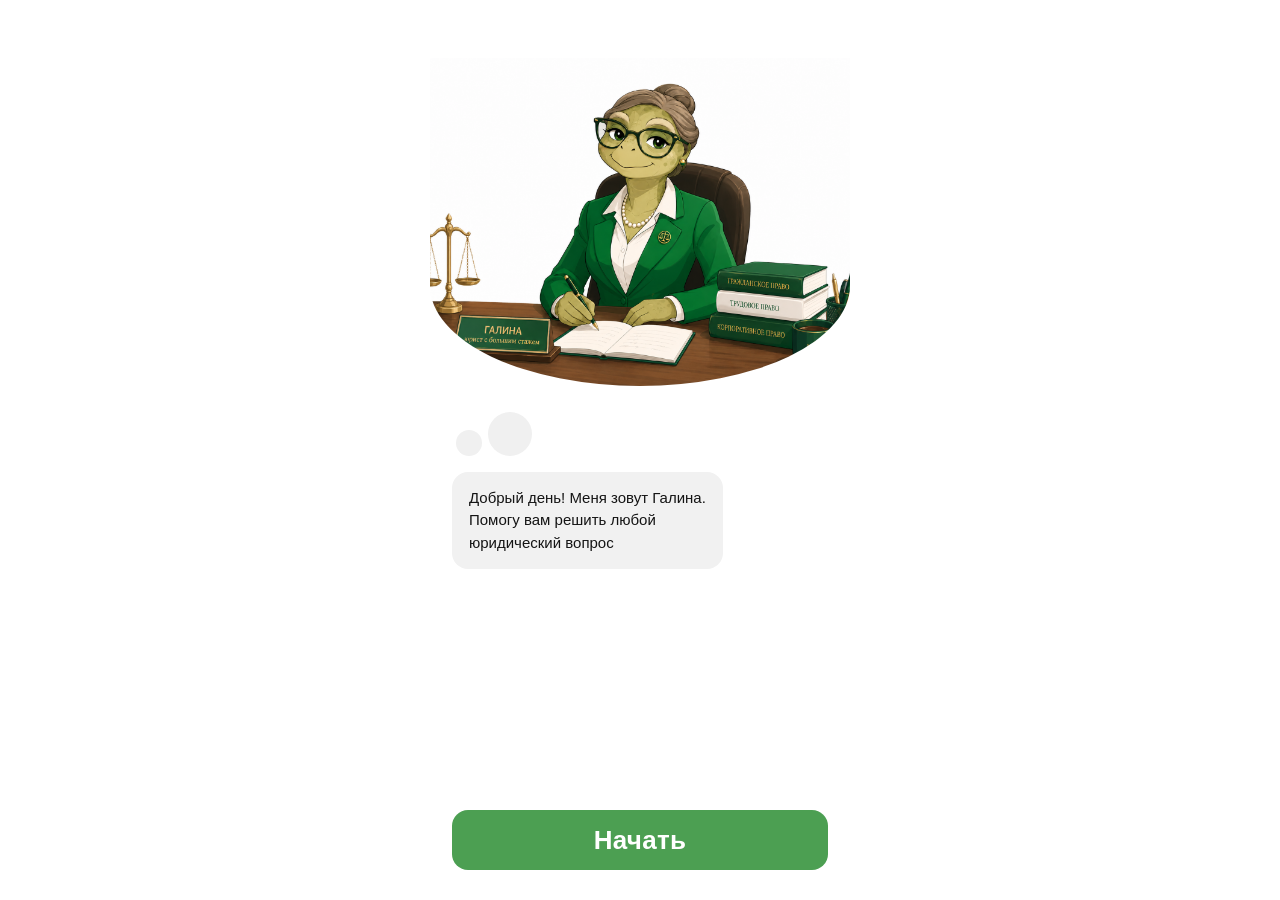
==== prototype.html @ 89429f1e "Экраны настроек и профиля - «Название акка» в сайдбаре открывает Настройки: карточка аккаунта,   тем" ====
﻿<!DOCTYPE html>
<html lang="ru">
<head>
<meta charset="UTF-8">
<meta name="viewport" content="width=device-width, initial-scale=1.0, maximum-scale=1.0, user-scalable=no, viewport-fit=cover">
<meta name="theme-color" content="#4C9F52">
<meta name="description" content="ИИ юрист Галина — ответы на юридические вопросы, составление и проверка договоров.">
<title>ИИ Юрист Галина</title>
<link rel="icon" href="[data-uri]">
<link rel="apple-touch-icon" href="[data-uri]">
<style>
/* ================= ИИ Юрист «Галина» — прототип ================= */

:root{
  --green:        #4C9F52;
  --green-dark:   #3E8744;
  --ink:          #101010;
  --grey-bg:      #EFEFEF;
  --grey-bubble:  #F1F1F1;
  --grey-line:    #E6E6E6;
  --stage:        #1E1E1E;
  --phone-body:   #141414;
  --label:        #8A8A8A;
  --radius-phone: 44px;
}

*{ box-sizing:border-box; -webkit-tap-highlight-color:transparent; }

html,body{ margin:0; padding:0; }

body{
  background:var(--stage);
  font-family:"Montserrat","Gotham Pro","Segoe UI",-apple-system,BlinkMacSystemFont,Roboto,Arial,sans-serif;
  color:var(--ink);
  -webkit-font-smoothing:antialiased;
  min-height:100vh;
}

/* ---------- корпус приложения ---------- */
body{
  display:flex;
  align-items:center;
  justify-content:center;
  overflow:hidden;
}

.app{
  position:relative;
  width:100%;
  height:100vh;
  height:100dvh;
  background:#fff;
  overflow:hidden;
}

/* на десктопе показываем приложение «в телефоне» */
@media (min-width:600px) and (min-height:640px){
  .app{
    width:392px;
    height:min(100dvh - 48px, 844px);
    border-radius:38px;
    box-shadow:0 24px 70px rgba(0,0,0,.55);
  }
}

/* экраны приложения: активен всегда один */
.screen{
  position:absolute;
  top:0; right:0; bottom:0; left:0;
  background:#fff;
  flex-direction:column;
  overflow:hidden;
  display:none;
}
.screen.is-active{ display:flex; }

/* =========================================================
   ЭКРАН 1 — ОНБОРДИНГ
   ========================================================= */
.screen--onboarding{ padding:0; }

.ob-hero{
  padding:58px 0 0;
  display:flex;
  justify-content:center;
  flex:none;
  /* дуга стола, как в макете */
  overflow:hidden;
  border-radius:0 0 50% 50% / 0 0 26% 26%;
}
.ob-hero__img{
  width:104%;
  max-width:none;
  display:block;
}

.ob-body{
  flex:1;
  padding:26px 22px 0;
  display:flex;
  flex-direction:column;
  gap:16px;
}

.ob-dots{ display:flex; align-items:flex-end; gap:6px; padding-left:4px; }
.ob-dot{ background:#F0F0F0; border-radius:50%; display:block; }
.ob-dot--sm{ width:26px; height:26px; }
.ob-dot--lg{ width:44px; height:44px; }

.ob-bubble{
  background:var(--grey-bubble);
  border-radius:16px;
  padding:15px 17px;
  font-size:15px;
  line-height:1.5;
  font-weight:500;
  color:#141414;
  align-self:flex-start;
  max-width:100%;
}

.ob-footer{ padding:0 22px 30px; flex:none; }

.btn-primary{
  width:100%;
  height:60px;
  border:0;
  border-radius:16px;
  background:var(--green);
  color:#fff;
  font-family:inherit;
  font-size:26px;
  font-weight:700;
  letter-spacing:.3px;
  cursor:pointer;
  transition:background .15s ease, transform .1s ease;
}
.btn-primary:hover{ background:var(--green-dark); }
.btn-primary:active{ transform:scale(.985); }

/* =========================================================
   ЭКРАН 2 — ОСНОВНОЙ
   ========================================================= */
.topbar{
  flex:none;
  height:64px;
  padding:0 20px;
  display:flex;
  align-items:center;
  justify-content:space-between;
}

/* рабочая область: на телефоне занимает весь экран, на десктопе — колонку справа */
.workspace{
  position:absolute;
  top:0; right:0; bottom:0; left:0;
  display:flex;
  flex-direction:column;
  min-width:0;
}

/* шапка главного экрана висит поверх ленты: контент уезжает под неё размытым */
.workspace > .topbar{
  position:absolute;
  top:0; left:0; right:0;
  z-index:8;
  background:rgba(255,255,255,.72);
  -webkit-backdrop-filter:blur(16px) saturate(150%);
          backdrop-filter:blur(16px) saturate(150%);
}

.icon-btn{
  width:34px; height:34px;
  border:0; background:none; padding:0;
  cursor:pointer;
  display:flex; align-items:center; justify-content:center;
}

/* кнопка меню + логотип справа от неё */
.topbar__left{ display:flex; align-items:center; gap:12px; }

.brand{ display:flex; align-items:center; gap:1px; }
.brand__mark{ width:26px; height:19px; display:block; flex:none; }
.brand__name{
  font-size:21px;
  font-weight:800;
  letter-spacing:-.6px;
  color:var(--ink);
}
/* «Юрист» рядом с логотипом — только на десктопе */
.brand__suffix{ display:none; }

.balance{
  border:0;
  font-family:inherit;
  color:var(--ink);
  cursor:pointer;
  background:var(--grey-bg);
  border-radius:999px;
  padding:7px 15px 7px 12px;
  display:flex;
  align-items:center;
  gap:7px;
  font-size:19px;
  font-weight:500;
  letter-spacing:.2px;
}
.ic--wallet{ width:22px; height:22px; stroke-width:1.8; }
.ic__dot{ fill:var(--ink); stroke:none; }

/* ---- иконки (общие правила) ---- */
.ic{
  width:24px; height:24px;
  fill:none;
  stroke:var(--ink);
  stroke-width:1.9;
  stroke-linecap:round;
  stroke-linejoin:round;
  display:block;
}
.ic--panel{ width:26px; height:26px; stroke-width:2.1; }
.ic--pen{ fill:var(--ink); stroke:none; }
.ic--star{ fill:none; }

/* ---- центральный блок ---- */
.main-center{
  flex:1;
  display:flex;
  flex-direction:column;
  justify-content:center;
  padding:64px 22px 0;
  gap:26px;
}

.greeting{ display:flex; align-items:center; gap:14px; }
.greeting__ava{
  width:52px; height:52px;
  flex:none;
  object-fit:cover;
  border-radius:50%;
}
.greeting__title{
  margin:0;
  font-size:24px;
  font-weight:800;
  letter-spacing:-.4px;
  white-space:nowrap;
}

.actions{ list-style:none; margin:0; padding:0 0 0 2px; display:flex; flex-direction:column; gap:20px; }
.action{
  display:flex;
  align-items:center;
  gap:14px;
  font-size:17px;
  font-weight:500;
  cursor:pointer;
}
.action .ic{ flex:none; }
.action.is-active{ color:var(--green); }
.action.is-active .ic{ stroke:var(--green); }
.action.is-active .ic--pen{ fill:var(--green); stroke:none; }

.main-center[hidden]{ display:none; }

/* =========================================================
   ЛЕНТА ЧАТА
   ========================================================= */
.chat{ flex:1; min-height:0; display:flex; }
.chat[hidden]{ display:none; }

.chat__scroll{
  flex:1;
  overflow-y:auto;
  padding:74px 20px 12px;
  display:flex;
  flex-direction:column;
  gap:16px;
  scrollbar-width:none;
}
.chat__scroll::-webkit-scrollbar{ display:none; }

/* сообщение пользователя */
.msg--user{ display:flex; justify-content:flex-end; }
.msg--user .bubble{
  background:var(--grey-bubble);
  border-radius:14px;
  padding:11px 14px;
  font-size:15px;
  font-weight:500;
  line-height:1.4;
  max-width:78%;
  word-break:break-word;
}
.bubble .pfx{ color:var(--green); font-weight:600; }

/* блок Галины */
.msg--bot{ display:flex; align-items:flex-start; gap:12px; }
.msg__ava{
  width:56px; height:56px;
  border-radius:50%;
  object-fit:cover;
  flex:none;
}
.msg--bot .bubble{
  font-size:15px;
  font-weight:500;
  line-height:1.45;
  padding-top:16px;
  word-break:break-word;
}

/* «Думаю…» / «Создаю…» — бегущий зелёный блик по тексту */
.status{
  padding-top:18px;
  font-size:15px;
  font-weight:500;
  background:linear-gradient(90deg,#101010 0%,#101010 30%,var(--green) 50%,#101010 70%,#101010 100%);
  background-size:220% 100%;
  -webkit-background-clip:text;
          background-clip:text;
  color:transparent;
  animation:shimmerText 1.6s linear infinite;
}
@keyframes shimmerText{
  from{ background-position:120% 0; }
  to  { background-position:-120% 0; }
}

/* ---- скелетон создаваемого документа ---- */
.doc-skeleton{
  background:#E4E4E4;
  border-radius:22px;
  padding:22px 18px;
}
.doc-page{
  background:#fff;
  border-radius:4px;
  padding:22px 18px 26px;
  display:flex;
  flex-direction:column;
  gap:16px;
  min-height:250px;
}
.sk{
  border-radius:7px;
  background:linear-gradient(100deg,#D2D2D2 20%,#EDEDED 45%,#D2D2D2 70%);
  background-size:250% 100%;
  animation:skShine 1.5s linear infinite;
}
@keyframes skShine{
  from{ background-position:180% 0; }
  to  { background-position:-80% 0; }
}
.sk--head{ height:26px; width:44%; align-self:flex-end; }
.sk--sub { height:15px; width:28%; align-self:center; margin-top:4px; }
.sk--body{ height:98px; width:82%; align-self:center; margin-top:4px; border-radius:4px; }
.sk--row { display:flex; justify-content:space-between; gap:18px; margin-top:auto; }
.sk--foot{ height:14px; border-radius:7px; }
.sk--foot.a{ width:34%; }
.sk--foot.b{ width:48%; }

/* ---- composer ---- */
.composer-wrap{ flex:none; padding:0 20px 26px; position:relative; }

.composer{
  background:var(--grey-bubble);
  border-radius:20px;
  padding:16px 14px 12px;
  display:flex;
  flex-direction:column;
  gap:14px;
}
/* редактируемое поле: префикс режима рисуется через ::before,
   поэтому переносится вместе с текстом и не редактируется */
.composer__field{
  font-size:15px;
  font-weight:500;
  line-height:1.4;
  color:#101010;
  padding-left:4px;
  outline:none;
  min-height:21px;
  max-height:96px;
  overflow-y:auto;
  word-break:break-word;
  scrollbar-width:none;
}
.composer__field::-webkit-scrollbar{ display:none; }

.composer__field[data-prefix]::before{
  content:attr(data-prefix) " ";
  color:var(--green);
  font-weight:600;
}
.composer__field:empty:not([data-prefix])::before{
  content:attr(data-placeholder);
  color:#7B7B7B;
  font-weight:500;
}
.composer.is-busy .composer__field{ pointer-events:none; opacity:.75; }
.composer__row{ display:flex; align-items:center; justify-content:space-between; }
.composer__right{ display:flex; align-items:center; gap:12px; }

.plus-btn,.mic-btn{
  border:0; background:none; padding:0; cursor:pointer;
  display:flex; align-items:center; justify-content:center;
}
.ic--plus{ width:27px; height:27px; stroke-width:2.2; }
.ic--mic{ width:23px; height:23px; }

.call-btn{
  border:0;
  background:var(--green);
  width:38px; height:38px;
  padding:0;
  border-radius:13px;
  display:flex; align-items:center; justify-content:center;
  cursor:pointer;
  transition:background .15s ease;
}
.call-btn:hover{ background:var(--green-dark); }

/* кнопка отправки: видна только когда в поле есть текст */
.send-btn{
  border:0;
  background:var(--green);
  width:38px; height:38px;
  border-radius:50%;
  display:none;
  align-items:center; justify-content:center;
  cursor:pointer;
  transition:background .15s ease;
}
.send-btn:hover{ background:var(--green-dark); }
.ic--send{ width:22px; height:22px; stroke:#fff; stroke-width:2.2; }

/* есть текст или файлы — «Созвон» сменяется отправкой, микрофон остаётся */
.composer.has-text .call-btn{ display:none; }
.composer.has-text .send-btn{ display:flex; }

.wave{ display:flex; align-items:center; gap:2.5px; height:17px; }
.wave i{ width:2.6px; border-radius:2px; background:#fff; display:block; }
.wave i:nth-child(1){ height:7px; }
.wave i:nth-child(2){ height:13px; }
.wave i:nth-child(3){ height:17px; }
.wave i:nth-child(4){ height:11px; }
.wave i:nth-child(5){ height:6px; }

/* ---- прикреплённые файлы ---- */
.composer__files{
  display:none;
  flex-wrap:wrap;
  gap:8px;
}
.composer__files.has-files{ display:flex; }

.file-chip{
  display:flex;
  align-items:center;
  gap:10px;
  background:#E2E2E2;
  border-radius:999px;
  padding:7px 12px 7px 16px;
  font-size:14px;
  font-weight:500;
  color:#3A3A3A;
  max-width:100%;
}
.file-chip__name{
  overflow:hidden;
  text-overflow:ellipsis;
  white-space:nowrap;
}
.file-chip__x{
  border:0; background:none; padding:0;
  width:16px; height:16px;
  flex:none;
  cursor:pointer;
  display:flex; align-items:center; justify-content:center;
}
.file-chip__x .ic{ width:14px; height:14px; stroke:#4A4A4A; stroke-width:2.2; }
.file-chip__x:hover .ic{ stroke:#101010; }

/* файлы в отправленном сообщении */
.bubble__files{ display:flex; flex-wrap:wrap; gap:6px; margin-bottom:8px; }
.bubble__file{
  background:#E2E2E2;
  border-radius:999px;
  padding:4px 11px;
  font-size:13px;
  font-weight:500;
}

/* =========================================================
   ОКНО РАЗДЕЛА: Поддержка / Отзывы / Почта
   ========================================================= */
.modal-scrim{
  position:absolute;
  top:0; right:0; bottom:0; left:0;
  background:rgba(255,255,255,.45);
  -webkit-backdrop-filter:blur(9px);
          backdrop-filter:blur(9px);
  opacity:0; visibility:hidden;
  transition:opacity .22s ease, visibility .22s;
  z-index:16;
}
.modal-scrim.is-open{ opacity:1; visibility:visible; }

.modal{
  position:absolute;
  left:50%;
  top:50%;
  transform:translate(-50%,-46%);
  width:83%;
  height:46%;
  min-height:300px;
  background:#fff;
  border-radius:26px;
  box-shadow:0 20px 54px rgba(0,0,0,.20);
  display:flex;
  flex-direction:column;
  padding:18px 16px 14px;
  opacity:0; visibility:hidden;
  transition:opacity .22s ease, transform .22s ease, visibility .22s;
  z-index:17;
}
.modal.is-open{
  opacity:1; visibility:visible;
  transform:translate(-50%,-50%);
}

.modal__head{
  flex:none;
  position:relative;
  display:flex;
  align-items:center;
  justify-content:center;
  gap:12px;
  padding:0 34px 14px;
}
.modal__ic{ display:flex; }
.modal__ic .ic{ width:26px; height:26px; stroke-width:2; }
.modal__title{ font-size:21px; font-weight:700; letter-spacing:-.3px; }
.modal__x{
  position:absolute;
  right:2px; top:-2px;
  border:0; background:none; padding:0;
  cursor:pointer;
  display:flex;
}
.modal__x .ic{ width:24px; height:24px; stroke-width:2.6; }

.modal__body{
  flex:1;
  overflow-y:auto;
  padding:0 4px;
  font-size:15px;
  font-weight:500;
  line-height:1.5;
  scrollbar-width:none;
}
.modal__body::-webkit-scrollbar{ display:none; }

.modal__foot{ flex:none; padding-top:10px; }

.modal__input{
  background:var(--grey-bubble);
  border-radius:999px;
  padding:6px 6px 6px 10px;
  display:flex;
  align-items:center;
  gap:8px;
}
.modal__input .plus-btn{ flex:none; }
.modal__input .ic--plus{ width:24px; height:24px; }

.modal__field{
  flex:1;
  min-width:0;
  font-size:14px;
  font-weight:500;
  line-height:1.35;
  max-height:52px;
  overflow-y:auto;
  outline:none;
  word-break:break-word;
  scrollbar-width:none;
}
.modal__field::-webkit-scrollbar{ display:none; }
.modal__field:empty::before{
  content:attr(data-placeholder);
  color:#7B7B7B;
}
.send-btn--modal{ display:flex; flex:none; }

.modal__note{
  margin-top:8px;
  text-align:center;
  font-size:10.5px;
  color:#9A9A9A;
}
.modal__note:empty{ display:none; }

/* ---- карточка отзыва ---- */
.review{
  background:var(--grey-bubble);
  border-radius:12px;
  padding:10px 12px;
  margin-bottom:9px;
}
.review__top{
  display:flex;
  align-items:center;
  gap:8px;
  margin-bottom:5px;
}
.review__ava{
  width:17px; height:17px;
  border-radius:50%;
  background:var(--green);
  color:#fff;
  font-size:9px;
  font-weight:700;
  display:flex; align-items:center; justify-content:center;
  flex:none;
}
.review__name{ font-size:13px; font-weight:700; }
.review__stars{
  margin-left:auto;
  font-size:12px;
  letter-spacing:1px;
  color:#8CC63F;
  white-space:nowrap;
}
.review__stars i{ color:#D2D2D2; font-style:normal; }
.review__text{
  font-size:10.5px;
  font-weight:500;
  line-height:1.45;
  color:#3A3A3A;
}

/* =========================================================
   ЭКРАНЫ НАСТРОЕК И ПРОФИЛЯ
   ========================================================= */
.panel{
  position:absolute;
  top:0; right:0; bottom:0; left:0;
  background:#fff;
  display:flex;
  flex-direction:column;
  transform:translateX(100%);
  transition:transform .28s cubic-bezier(.32,.72,.28,1);
  z-index:18;
}
.panel--profile{ z-index:19; }
.panel.is-open{ transform:translateX(0); }

.panel__head{
  flex:none;
  height:64px;
  padding:0 20px;
  display:flex;
  align-items:center;
  justify-content:space-between;
}
.panel__title{ font-size:17px; font-weight:600; }
.panel__x{
  border:0; background:none; padding:0;
  cursor:pointer;
  display:flex;
}
.panel__x .ic{ width:26px; height:26px; stroke-width:2.6; }

.panel__scroll{
  flex:1;
  overflow-y:auto;
  padding:8px 20px 30px;
  scrollbar-width:none;
}
.panel__scroll::-webkit-scrollbar{ display:none; }

/* ---- карточка аккаунта ---- */
.acc-card{
  width:100%;
  border:1.5px solid #E8E8E8;
  background:#fff;
  border-radius:18px;
  padding:14px 16px;
  display:flex;
  align-items:center;
  gap:14px;
  cursor:pointer;
  font-family:inherit;
  text-align:left;
  box-shadow:0 2px 10px rgba(0,0,0,.04);
}
.acc-card__ava{
  width:46px; height:46px;
  border-radius:50%;
  background:var(--green);
  color:#fff;
  font-size:21px; font-weight:600;
  display:flex; align-items:center; justify-content:center;
  flex:none;
}
.acc-card__info{ display:flex; flex-direction:column; gap:2px; min-width:0; flex:1; }
.acc-card__name{ font-size:19px; font-weight:800; letter-spacing:-.3px; }
.acc-card__mail{ font-size:15px; color:#8A8A8A; }
.acc-card__balance{
  flex:none;
  background:var(--grey-bg);
  border-radius:999px;
  padding:6px 13px 6px 10px;
  display:flex; align-items:center; gap:5px;
  font-size:17px; font-weight:500;
}

/* ---- строка «Тема» ---- */
.settings-row{
  margin-top:14px;
  border:1.5px solid #E8E8E8;
  border-radius:18px;
  padding:18px 16px;
  font-size:16px;
  font-weight:500;
  box-shadow:0 2px 10px rgba(0,0,0,.04);
  cursor:pointer;
}

.settings-title{
  margin:26px 0 14px;
  font-size:20px;
  font-weight:700;
  letter-spacing:-.3px;
}

/* ---- тарифные карточки ---- */
.plans{
  display:grid;
  grid-template-columns:repeat(3,1fr);
  gap:10px;
  align-items:start;
}
.plan{
  position:relative;
  border:1.5px solid #E8E8E8;
  border-radius:16px;
  padding:14px 8px 12px;
  display:flex;
  flex-direction:column;
  align-items:center;
  gap:6px;
  box-shadow:0 2px 10px rgba(0,0,0,.04);
}
.plan--hit{ padding-top:20px; }

.plan__badge{
  position:absolute;
  top:-13px;
  left:50%;
  transform:translateX(-50%);
  background:#fff;
  border:1.5px solid #E8E8E8;
  border-radius:999px;
  padding:4px 11px 4px 8px;
  display:flex; align-items:center; gap:5px;
  font-size:13px; font-weight:600;
  white-space:nowrap;
}
.ic--fire{
  width:16px; height:16px;
  fill:#E2483D;
  stroke:none;
}

.plan__ic{
  width:100%;
  aspect-ratio:1/1;
  max-height:74px;
  background:var(--grey-bubble);
  border-radius:12px;
  display:flex; align-items:center; justify-content:center;
}
.plan__ic .ic{ width:30px; height:30px; }
.ic--coin, .ic--coins, .ic--gem{ stroke-width:1.7; }

.plan__price{ font-size:15px; font-weight:500; white-space:nowrap; }
.plan__save{ font-size:10.5px; color:#9A9A9A; white-space:nowrap; }
.plan__btn{
  width:100%;
  border:0;
  background:#CFE7CE;
  color:#1F5B27;
  font-family:inherit;
  font-size:12.5px;
  font-weight:500;
  padding:5px 0;
  border-radius:7px;
  cursor:pointer;
}
.plan__btn:hover{ background:#BFDCBE; }

/* ---- таблица тарифов ---- */
.rates{
  margin-top:22px;
  display:grid;
  grid-template-columns:1fr auto;
  gap:8px;
  border:1.5px solid #E8E8E8;
  border-radius:18px;
  padding:12px;
  box-shadow:0 2px 10px rgba(0,0,0,.04);
}
.rates__cell{
  border:1.5px solid #E8E8E8;
  border-radius:12px;
  padding:14px 16px;
  font-size:15px;
  font-weight:500;
  display:flex;
  align-items:center;
}
.rates__cell--head{ justify-content:center; font-size:16px; font-weight:700; }
.rates__cell--ic{ padding:14px 22px; }
.rates__cell--ic .ic{ width:26px; height:26px; }

/* =========================================================
   ПРОФИЛЬ
   ========================================================= */
.profile-ava{
  position:relative;
  width:118px; height:118px;
  margin:26px auto 30px;
}
.profile-ava__circle{
  width:100%; height:100%;
  border-radius:50%;
  background:var(--green);
  border:5px solid #EDEDED;
  color:#fff;
  font-size:46px; font-weight:500;
  display:flex; align-items:center; justify-content:center;
}
.profile-ava__edit{
  position:absolute;
  right:2px; bottom:8px;
  width:30px; height:30px;
  border-radius:50%;
  background:#E4E4E4;
  display:flex; align-items:center; justify-content:center;
  cursor:pointer;
}
.profile-ava__edit .ic{ width:15px; height:15px; }

.field-label{
  display:block;
  margin:18px 0 8px;
  font-size:16px;
  font-weight:700;
}
.field{
  border:1.5px solid #E8E8E8;
  border-radius:14px;
  padding:15px 16px;
  font-size:16px;
  font-weight:500;
  color:#5A5A5A;
  margin-bottom:10px;
  outline:none;
  box-shadow:0 2px 10px rgba(0,0,0,.04);
}
.field:focus{ border-color:var(--green); color:var(--ink); }

.logout{
  width:100%;
  margin-top:6px;
  border:1.5px solid #E8E8E8;
  background:#fff;
  border-radius:14px;
  padding:15px 16px;
  display:flex; align-items:center; gap:14px;
  font-family:inherit;
  font-size:16px;
  font-weight:500;
  color:#B03A34;
  cursor:pointer;
  box-shadow:0 2px 10px rgba(0,0,0,.04);
}
.logout .ic{ stroke:#B03A34; width:22px; height:22px; }
.logout:hover{ background:#FDF6F5; }

/* ---- мини-экран загрузки файла ---- */
.upload{
  position:absolute;
  top:0; right:0; bottom:0; left:0;
  background:rgba(0,0,0,.22);
  display:flex;
  align-items:center;
  justify-content:center;
  opacity:0; visibility:hidden;
  transition:opacity .2s ease, visibility .2s;
  z-index:15;
}
.upload.is-open{ opacity:1; visibility:visible; }

.upload__card{
  background:#fff;
  border-radius:20px;
  padding:28px 34px;
  display:flex;
  flex-direction:column;
  align-items:center;
  gap:16px;
  box-shadow:0 16px 44px rgba(0,0,0,.18);
}
.upload__spinner{
  width:36px; height:36px;
  border-radius:50%;
  border:3.5px solid #E2E8E2;
  border-top-color:var(--green);
  animation:spin .8s linear infinite;
}
@keyframes spin{ to{ transform:rotate(360deg); } }

.upload__text{ font-size:15px; font-weight:600; }

/* ---- меню вложений ---- */
.attach-menu{
  position:absolute;
  left:20px;
  bottom:64px;
  width:150px;
  background:#F1F1F1;
  border-radius:18px;
  padding:12px 10px;
  display:flex;
  flex-direction:column;
  gap:14px;
  box-shadow:0 10px 30px rgba(0,0,0,.10);
  opacity:0;
  visibility:hidden;
  transform:translateY(8px) scale(.97);
  transform-origin:bottom left;
  transition:opacity .18s ease, transform .18s ease, visibility .18s;
  z-index:5;
}
.attach-menu.is-open{ opacity:1; visibility:visible; transform:translateY(0) scale(1); }

.attach-item{
  display:flex;
  align-items:center;
  gap:12px;
  font-size:16px;
  font-weight:500;
  cursor:pointer;
  padding-left:4px;
}
.attach-ic{ display:flex; width:24px; justify-content:center; }
.attach-item--close .ic{ stroke-width:2.3; }

/* =========================================================
   ШТОРКА С ТАРИФОМ
   ========================================================= */
.sheet-scrim{
  position:absolute; inset:0;
  background:rgba(0,0,0,.28);
  opacity:0; visibility:hidden;
  transition:opacity .25s ease, visibility .25s;
  z-index:13;
}
.sheet-scrim.is-open{ opacity:1; visibility:visible; }

.sheet{
  position:absolute;
  left:0; right:0; bottom:0;
  height:50%;
  background:#fff;
  border-radius:26px 26px 0 0;
  box-shadow:0 -14px 40px rgba(0,0,0,.16);
  transform:translateY(100%);
  transition:transform .3s cubic-bezier(.32,.72,.28,1);
  z-index:14;
  padding:12px 22px 26px;
  display:flex;
  flex-direction:column;
}
.sheet.is-open{ transform:translateY(0); }

.sheet__grab{
  width:44px; height:5px; border-radius:3px;
  background:#DCDCDC;
  margin:0 auto 22px;
}
.sheet__title{ font-size:24px; font-weight:800; letter-spacing:-.3px; }
.sheet__note{
  margin-top:10px;
  font-size:14px; font-weight:500; line-height:1.5;
  color:#6E6E6E;
}
.sheet__balance{
  margin-top:26px;
  display:flex; align-items:baseline; justify-content:space-between;
  font-size:16px; font-weight:500;
}
.sheet__balance b{ font-size:22px; font-weight:800; }
.sheet__hint{ font-size:13px; color:#8A8A8A; margin:4px 0 16px; }

.btn-primary--sm{ height:52px; font-size:19px; border-radius:14px; }

/* =========================================================
   ЭКРАН СОЗВОНА
   ========================================================= */
.call{
  position:absolute; inset:0;
  background:#fff;
  display:flex; flex-direction:column;
  transform:translateY(100%);
  transition:transform .3s cubic-bezier(.32,.72,.28,1);
  z-index:12;
  overflow:hidden;
}
.call.is-open{ transform:translateY(0); }

.call__body{
  flex:1;
  position:relative;
  display:flex;
  flex-direction:column;
  align-items:center;
}

.call__ava{
  width:132px; height:132px;
  border-radius:50%;
  object-fit:cover;
  margin-top:14%;
  transition:transform .35s ease;
}
.call.is-speaking .call__ava{ transform:scale(1.12); }

.call__btn{
  position:absolute;
  bottom:142px;
  width:104px; height:104px;
  border:0;
  border-radius:26px;
  background:var(--green);
  cursor:pointer;
  display:flex; align-items:center; justify-content:center;
  transition:background .18s ease, transform .12s ease;
}
.call__btn:active{ transform:scale(.96); }

.call__ic{ width:52px; height:52px; stroke:#fff; stroke-width:1.8; }
.call__ic--off,
.call__wave{ display:none; }

/* состояние: микрофон выключен */
.call.is-muted .call__ic--on { display:none; }
.call.is-muted .call__ic--off{ display:block; }

/* состояние: говорит Галина */
.call.is-speaking .call__ic--on,
.call.is-speaking .call__ic--off{ display:none; }
.call.is-speaking .call__wave{ display:flex; }

.call__wave{ align-items:center; gap:6px; height:44px; }
.call__wave i{
  width:7px; border-radius:4px; background:#fff; display:block;
  animation:callWave 1s ease-in-out infinite;
}
.call__wave i:nth-child(1){ height:16px; animation-delay:0s;    }
.call__wave i:nth-child(2){ height:30px; animation-delay:.12s;  }
.call__wave i:nth-child(3){ height:44px; animation-delay:.24s;  }
.call__wave i:nth-child(4){ height:30px; animation-delay:.36s;  }
.call__wave i:nth-child(5){ height:16px; animation-delay:.48s;  }
@keyframes callWave{
  0%,100%{ transform:scaleY(.45); }
  50%    { transform:scaleY(1);   }
}

.call__status{
  position:absolute;
  bottom:104px;
  font-size:14px;
  font-weight:500;
  color:#8A8A8A;
}

.call__arc{
  position:absolute;
  left:-12%; right:-12%; bottom:-40px;
  height:112px;
  border:0;
  border-radius:50%;
  background:#A9D3A1;
  color:#20602C;
  font-family:inherit;
  font-size:15px;
  font-weight:600;
  padding-bottom:44px;
  cursor:pointer;
  transition:background .18s ease;
}
.call__arc:hover{ background:#9BC993; }

/* =========================================================
   РАЗДЕЛЫ МЕНЮ
   ========================================================= */
.page{
  position:absolute; inset:0;
  background:#fff;
  display:flex; flex-direction:column;
  transform:translateX(100%);
  transition:transform .28s cubic-bezier(.32,.72,.28,1);
  z-index:11;
}
.page.is-open{ transform:translateX(0); }

.ic--back{ stroke-width:2.4; }

.page__scroll{
  flex:1;
  overflow-y:auto;
  padding:4px 22px 30px;
  scrollbar-width:none;
}
.page__scroll::-webkit-scrollbar{ display:none; }

.page__title{
  margin:0 0 6px;
  font-size:26px;
  font-weight:800;
  letter-spacing:-.4px;
}
.page__lead{
  font-size:15px; font-weight:500; line-height:1.5;
  color:#6E6E6E;
  margin:0 0 20px;
}

/* карточка раздела */
.card{
  background:var(--grey-bubble);
  border-radius:16px;
  padding:15px 16px;
  margin-bottom:12px;
}
.card__top{
  display:flex; align-items:baseline; justify-content:space-between; gap:12px;
}
.card__name{ font-size:16px; font-weight:600; }
.card__price{ font-size:15px; font-weight:700; color:var(--green); white-space:nowrap; }
.card__desc{ font-size:14px; font-weight:500; color:#6E6E6E; margin-top:6px; line-height:1.45; }
.card__date{ font-size:13px; font-weight:600; color:var(--green); }

/* рейтинг в отзывах */
.rating{ display:flex; align-items:center; gap:12px; margin-bottom:18px; }
.rating__num{ font-size:40px; font-weight:800; letter-spacing:-1px; }
.rating__stars{ font-size:15px; color:#E0A800; letter-spacing:2px; }
.rating__count{ font-size:13px; color:#8A8A8A; margin-top:2px; }

/* документ */
.docview{
  background:#EDEDED;
  border-radius:18px;
  padding:16px;
  margin-bottom:16px;
}
.docview__page{
  background:#fff;
  border-radius:4px;
  padding:20px 18px;
  font-size:11px;
  line-height:1.7;
  color:#3A3A3A;
  min-height:230px;
}
.docview__h{ text-align:center; font-weight:700; font-size:12px; margin-bottom:12px; }

.page-actions{ display:flex; gap:10px; }
.btn-ghost{
  flex:1;
  height:46px;
  border:1.6px solid var(--green);
  background:#fff;
  color:var(--green);
  border-radius:12px;
  font-family:inherit; font-size:15px; font-weight:600;
  cursor:pointer;
}
.btn-solid{
  flex:1;
  height:46px;
  border:0;
  background:var(--green);
  color:#fff;
  border-radius:12px;
  font-family:inherit; font-size:15px; font-weight:600;
  cursor:pointer;
}
.btn-solid:hover{ background:var(--green-dark); }

/* =========================================================
   САЙДБАР
   ========================================================= */
.drawer-scrim{
  position:absolute; inset:0;
  background:rgba(0,0,0,.28);
  opacity:0; visibility:hidden;
  transition:opacity .25s ease, visibility .25s;
  z-index:9;
}
.drawer-scrim.is-open{ opacity:1; visibility:visible; }

.drawer{
  position:absolute;
  top:0; left:0; bottom:0;
  width:84%;
  background:#fff;
  border-radius:0 26px 26px 0;
  display:flex;
  flex-direction:column;
  transform:translateX(-102%);
  transition:transform .28s cubic-bezier(.32,.72,.28,1);
  box-shadow:14px 0 40px rgba(0,0,0,.14);
  z-index:10;
}
.drawer.is-open{ transform:translateX(0); }

.drawer__head{
  flex:none;
  height:60px;
  padding:0 16px 0 14px;
  display:flex;
  align-items:center;
  justify-content:space-between;
}
.acc{
  display:flex; align-items:center; gap:11px;
  border:0; background:none; padding:0;
  font-family:inherit; color:var(--ink);
  cursor:pointer;
}
.acc__ava{
  width:32px; height:32px;
  border-radius:50%;
  background:var(--green);
  color:#fff;
  font-size:15px; font-weight:600;
  display:flex; align-items:center; justify-content:center;
}
.acc__name{ font-size:16px; font-weight:500; }

.drawer__scroll{
  flex:1;
  overflow-y:auto;
  padding:6px 0 12px;
  scrollbar-width:none;
}
.drawer__scroll::-webkit-scrollbar{ display:none; }

.drawer__group{
  padding:10px 20px 8px;
  font-size:17px;
  font-weight:500;
  color:var(--ink);
}
.drawer__group--mt{ padding-top:20px; }

.drawer__item{
  display:block;
  padding:9px 20px;
  font-size:17px;
  font-weight:500;
  color:var(--ink);
  text-decoration:none;
  cursor:pointer;
}
.drawer__item:hover{ background:#F7F7F7; }

.drawer__foot{
  flex:none;
  background:#EDEDED;
  padding:14px 18px;
  display:flex;
  flex-direction:column;
  gap:16px;
}
.drawer__link{
  display:flex;
  align-items:center;
  gap:13px;
  font-size:16px;
  font-weight:500;
  color:var(--ink);
  text-decoration:none;
  cursor:pointer;
}
.drawer__link .ic{ width:22px; height:22px; flex:none; }

/* «Новый чат» вынесен из серого блока, на белом */
.drawer__newchat{
  flex:none;
  background:#fff;
  padding:12px 18px 16px;
}

.btn-newchat{
  align-self:flex-start;
  border:0;
  background:var(--green);
  color:#fff;
  font-family:inherit;
  font-size:16px;
  font-weight:600;
  height:44px;
  padding:0 18px 0 14px;
  border-radius:12px;
  display:flex; align-items:center; gap:10px;
  cursor:pointer;
  transition:background .15s ease;
}
.btn-newchat:hover{ background:var(--green-dark); }
.btn-newchat .ic{ stroke:#fff; width:20px; height:20px; }

/* =========================================================
   ДЕСКТОП — сайдбар всегда на экране, контент справа
   Мобильная вёрстка выше не затрагивается
   ========================================================= */
@media (min-width:900px){

  body{ background:#fff; }

  .app{
    width:100%;
    height:100vh;
    max-height:none;
    border-radius:0;
    box-shadow:none;
  }

  /* главный экран становится двухколоночным */
  .screen--main{ flex-direction:row; }

  /* ---- сайдбар: постоянный, не выезжающий ---- */
  .drawer{
    position:relative;
    order:-1;
    flex:none;
    width:340px;
    transform:none;
    border-radius:0 26px 26px 0;
    box-shadow:0 0 0 1px #ECECEC;
    z-index:1;
  }
  .drawer-scrim{ display:none; }
  .screen--main.no-sidebar .drawer{ display:none; }

  .drawer__head{ height:70px; padding:0 20px 0 18px; }
  .acc__name{ font-size:15px; }
  .drawer__group,
  .drawer__item{ font-size:15px; }
  .drawer__item{ padding:7px 22px; }
  .drawer__link{ font-size:15px; }
  .drawer__foot{ padding:12px 20px; gap:14px; }
  .drawer__newchat{ padding:12px 20px 18px; }

  /* ---- рабочая область ---- */
  .workspace{ position:relative; flex:1; }

  .workspace > .topbar{
    position:relative;
    height:76px;
    padding:0 34px;
    background:none;
    -webkit-backdrop-filter:none;
            backdrop-filter:none;
  }
  /* кнопка меню нужна только когда сайдбар свёрнут */
  .workspace .icon-btn{ display:none; }
  .screen--main.no-sidebar .workspace .icon-btn{ display:flex; }

  .brand__mark{ width:34px; height:25px; }
  .brand__name{ font-size:29px; letter-spacing:-.8px; }
  .brand__suffix{
    display:inline;
    margin-left:12px;
    font-size:26px;
    font-weight:800;
    letter-spacing:-.5px;
    color:var(--green);
  }
  .balance{ font-size:20px; padding:8px 17px 8px 13px; }
  .ic--wallet{ width:24px; height:24px; }

  /* ---- стартовый вид: приветствие и поле по центру ---- */
  .main-center{
    flex:0 0 auto;
    margin-top:auto;
    align-items:center;
    padding:0 34px;
    gap:0;
  }
  .greeting{ gap:16px; }
  .greeting__ava{ width:46px; height:46px; }
  .greeting__title{ font-size:23px; }

  /* на макете десктопа списка режимов нет */
  .actions{ display:none; }

  .composer-wrap{
    margin:26px auto auto;
    padding:0 34px 34px;
    width:100%;
    max-width:668px;
  }
  /* в переписке поле уходит вниз */
  .chat:not([hidden]) ~ .composer-wrap{ margin-top:0; }

  .composer{ border-radius:22px; padding:18px 16px 14px; }
  .attach-menu{ left:34px; }

  /* ---- лента чата ---- */
  .chat__scroll{
    padding:16px 34px 12px;
    width:100%;
    max-width:736px;
    margin:0 auto;
  }
  .msg--user .bubble{ max-width:70%; }

  /* ---- оверлеи не залезают на сайдбар ---- */
  .call, .page, .panel{ left:340px; }
  .screen--main.no-sidebar .call,
  .screen--main.no-sidebar .page,
  .screen--main.no-sidebar .panel{ left:0; }

  /* настройки и профиль — колонкой по центру рабочей области */
  .panel__head{ height:74px; padding:0 34px; }
  .panel__title{ font-size:19px; }
  .panel__scroll{
    width:100%;
    max-width:640px;
    margin:0 auto;
    padding:8px 34px 40px;
  }
  .plan__price{ font-size:17px; }
  .plan__save{ font-size:12px; }
  .plan__btn{ font-size:14px; padding:7px 0; }
  .rates__cell{ font-size:16px; padding:16px 18px; }

  .page__scroll{ max-width:720px; margin:0 auto; width:100%; padding:4px 34px 30px; }
  .call__ava{ margin-top:8%; width:150px; height:150px; }

  /* окно раздела по центру рабочей области */
  .modal{
    left:calc(50% + 170px);
    width:520px;
    height:56%;
    max-height:560px;
  }
  .screen--main.no-sidebar .modal{ left:50%; }
  .modal__body{ font-size:15.5px; }
  .review__text{ font-size:12px; }
  .review__name{ font-size:14px; }
  .modal__note{ font-size:11.5px; }

  /* шторка тарифа — тоже окном по центру */
  .sheet{
    left:calc(50% + 170px);
    right:auto;
    top:50%;
    bottom:auto;
    width:420px;
    height:auto;
    border-radius:26px;
    padding:20px 26px 26px;
    transform:translate(-50%,-46%);
    /* по центру экрана сдвигом уже не спрятать — гасим прозрачностью */
    opacity:0;
    visibility:hidden;
    transition:opacity .22s ease, transform .22s ease, visibility .22s;
  }
  .sheet.is-open{
    transform:translate(-50%,-50%);
    opacity:1;
    visibility:visible;
  }
  .screen--main.no-sidebar .sheet{ left:50%; }
  .sheet__grab{ display:none; }
  .sheet__balance{ margin-top:24px; }

  /* онбординг: карточкой по центру */
  .screen--onboarding{
    width:100%;
    max-width:420px;
    left:50%;
    right:auto;
    transform:translateX(-50%);
  }
}

/* ---------- безопасные зоны на телефонах с вырезом ---------- */
@supports (padding:env(safe-area-inset-bottom)){
  .composer-wrap{ padding-bottom:calc(26px + env(safe-area-inset-bottom)); }
  .ob-footer   { padding-bottom:calc(30px + env(safe-area-inset-bottom)); }
  .topbar      { padding-top:env(safe-area-inset-top); height:calc(64px + env(safe-area-inset-top)); }
}

</style>
</head>
<body>

<div class="app">

  <!-- ============ ЭКРАН 1 — ОНБОРДИНГ ============ -->
        <div class="screen screen--onboarding is-active" id="screen-onboarding">
          <div class="ob-hero">
            <img src="[data-uri]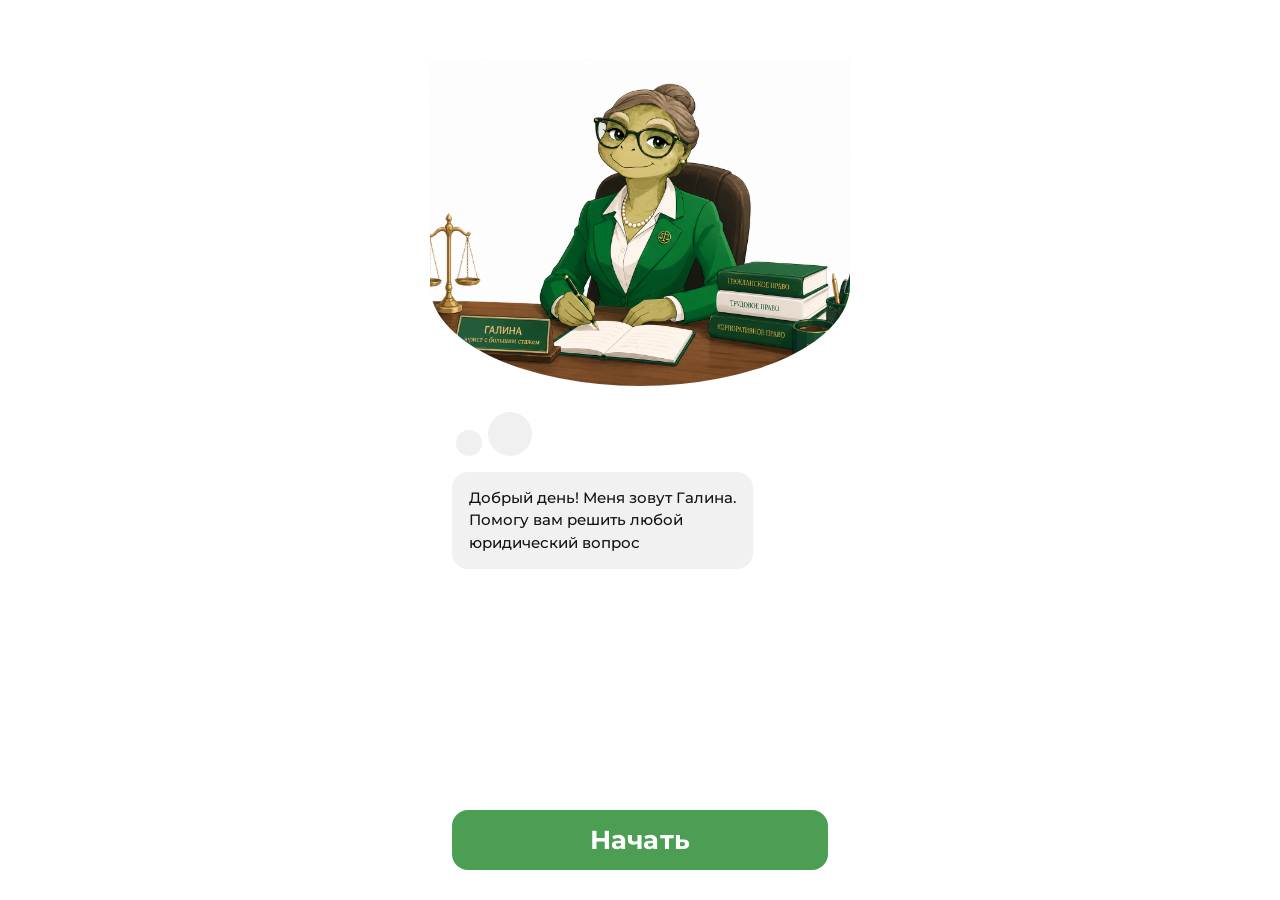
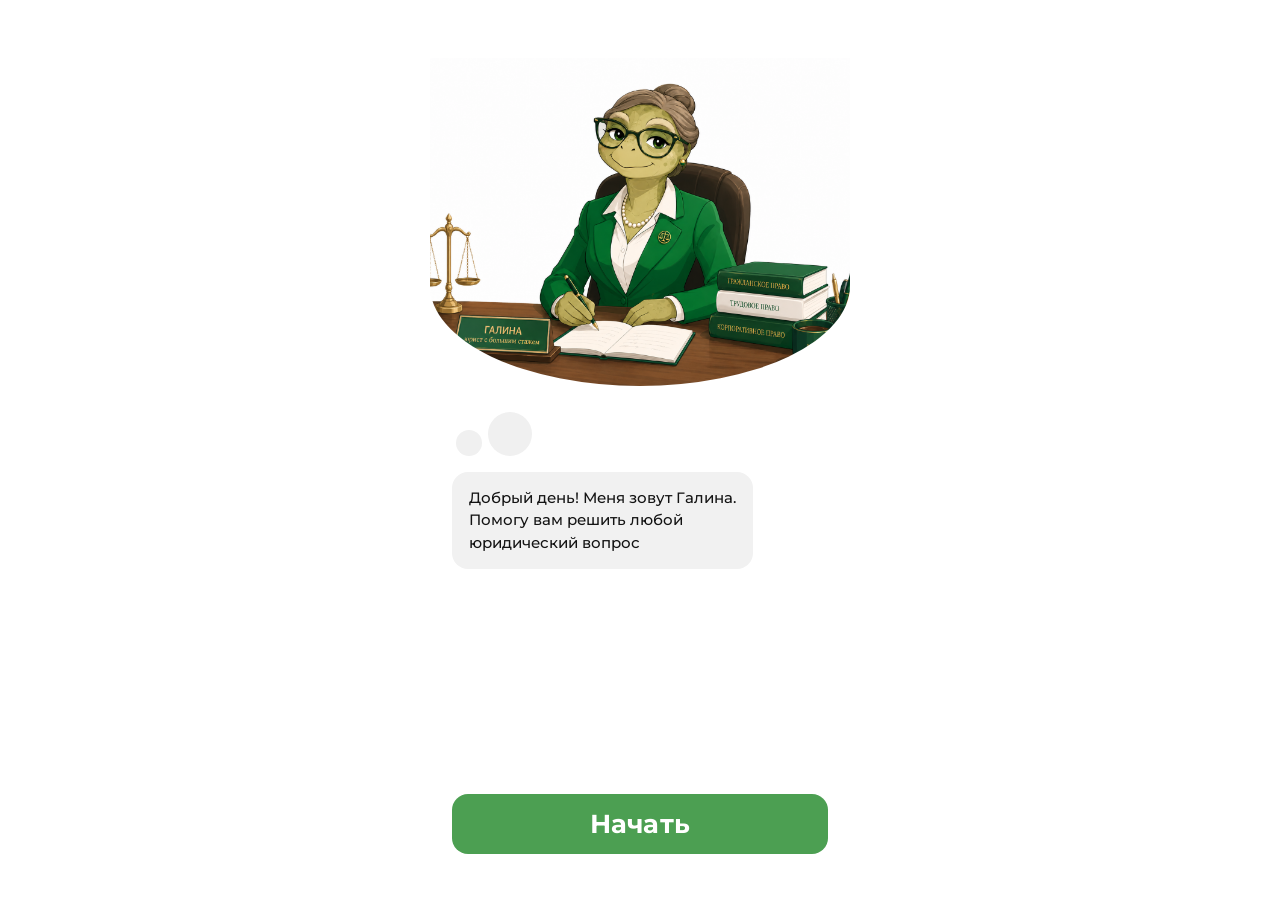
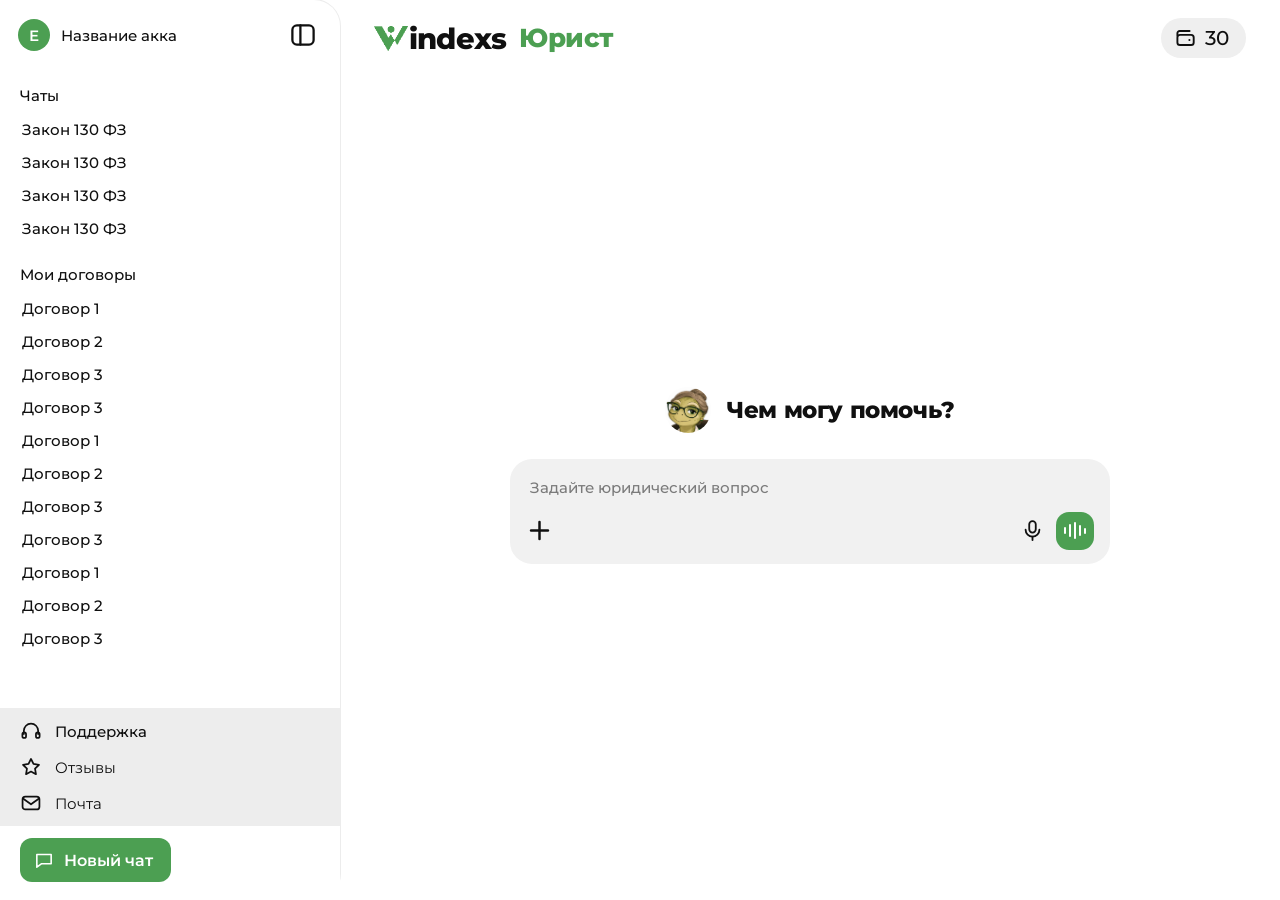
